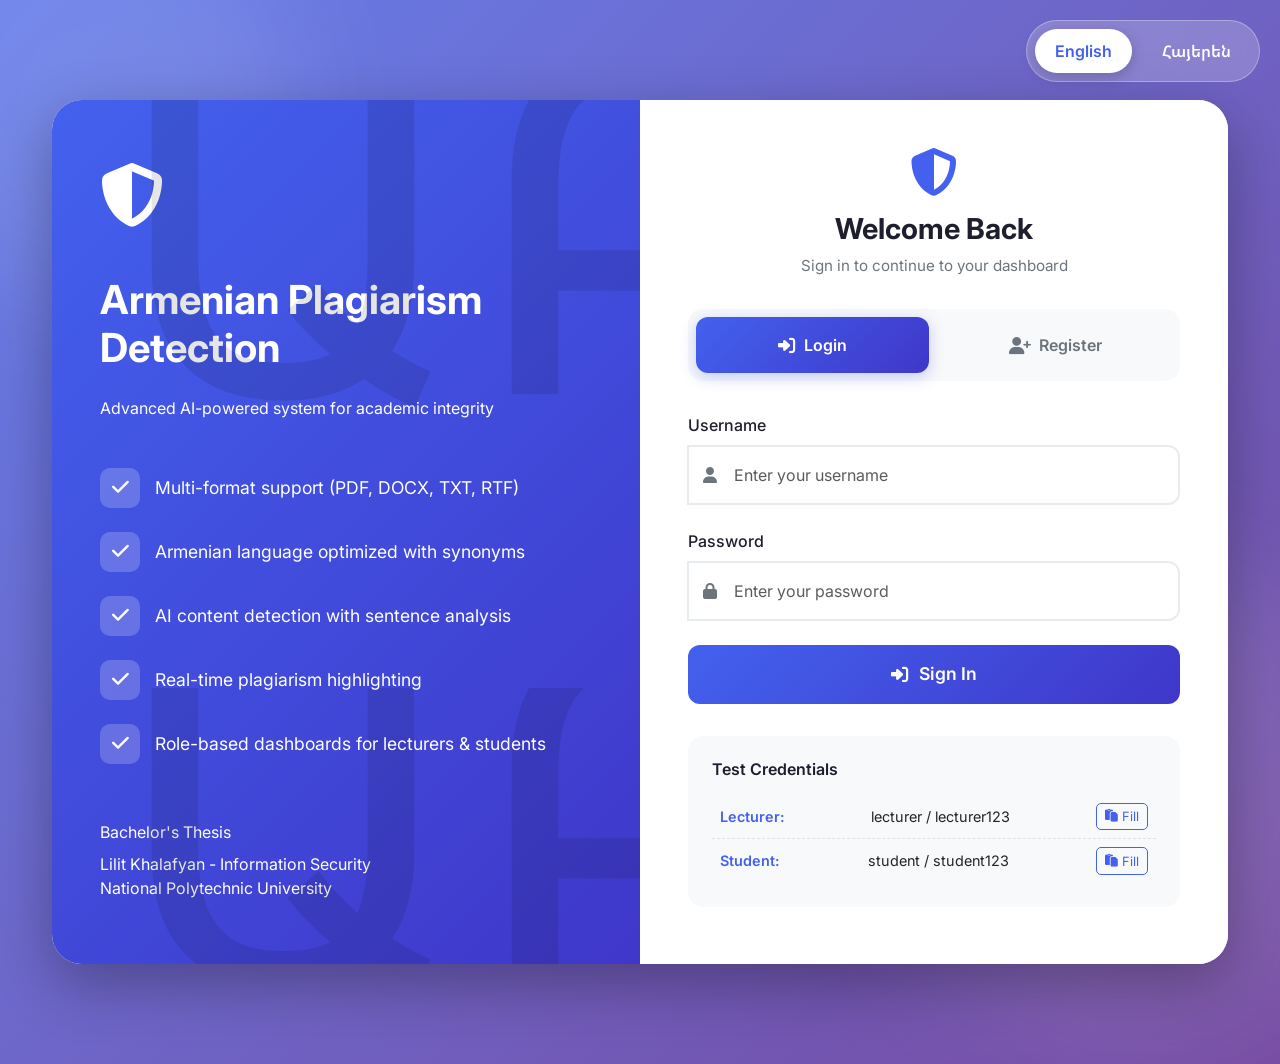
==== index.html @ c7b83271 "initial commit" ====
<!DOCTYPE html>
<html lang="en">
<head>
    <meta charset="UTF-8">
    <meta name="viewport" content="width=device-width, initial-scale=1.0">
    <title>Armenian Plagiarism Detection System</title>
    <!-- Bootstrap 5 CSS -->
    <link href="https://cdn.jsdelivr.net/npm/bootstrap@5.3.0/dist/css/bootstrap.min.css" rel="stylesheet">
    <!-- Font Awesome 6 -->
    <link rel="stylesheet" href="https://cdnjs.cloudflare.com/ajax/libs/font-awesome/6.4.0/css/all.min.css">
    <!-- Google Fonts -->
    <link href="https://fonts.googleapis.com/css2?family=Inter:wght@300;400;500;600;700&family=Noto+Sans+Armenian:wght@300;400;500;600;700&display=swap" rel="stylesheet">
    <style>
        :root {
            --primary: #4361ee;
            --secondary: #3f37c9;
            --success: #4cc9f0;
            --danger: #f72585;
            --warning: #f8961e;
            --dark: #1e1e2f;
            --light: #f8f9fa;
            
            /* Armenian flag colors */
            --armenian-red: #D90012;
            --armenian-blue: #0033A0;
            --armenian-orange: #F2A800;
        }

        * {
            margin: 0;
            padding: 0;
            box-sizing: border-box;
        }

        body {
            font-family: 'Inter', 'Noto Sans Armenian', sans-serif;
            background: linear-gradient(135deg, #667eea 0%, #764ba2 100%);
            min-height: 100vh;
            display: flex;
            align-items: center;
            justify-content: center;
            padding: 20px;
            position: relative;
            overflow-y: auto; /* Changed from hidden to auto */
        }

        /* Language Switcher - Fixed Position */
        .language-switcher {
            position: fixed;
            top: 20px;
            right: 20px;
            z-index: 1000;
            display: flex;
            gap: 10px;
            background: rgba(255, 255, 255, 0.2);
            backdrop-filter: blur(10px);
            padding: 8px;
            border-radius: 50px;
            border: 1px solid rgba(255, 255, 255, 0.3);
        }

        .lang-btn {
            display: flex;
            align-items: center;
            gap: 8px;
            padding: 10px 20px;
            border: none;
            border-radius: 40px;
            background: transparent;
            color: white;
            font-weight: 600;
            cursor: pointer;
            transition: all 0.3s ease;
        }

        .lang-btn i {
            font-size: 1.2rem;
        }

        .lang-btn.active {
            background: white;
            color: var(--primary);
            box-shadow: 0 4px 15px rgba(0,0,0,0.2);
        }

        .lang-btn.en.active {
            background: white;
            color: var(--primary);
        }

        .lang-btn.hy.active {
            background: white;
            color: var(--armenian-red);
        }

        .lang-btn.hy.active i {
            color: var(--armenian-blue);
        }

        /* Animated Background */
        .bg-blob {
            position: fixed;
            border-radius: 50%;
            background: rgba(255, 255, 255, 0.1);
            filter: blur(60px);
            z-index: 0;
        }

        .blob-1 {
            width: 400px;
            height: 400px;
            top: -100px;
            left: -100px;
            animation: float 20s infinite ease-in-out;
        }

        .blob-2 {
            width: 500px;
            height: 500px;
            bottom: -150px;
            right: -100px;
            animation: float 25s infinite ease-in-out reverse;
        }

        .blob-3 {
            width: 300px;
            height: 300px;
            top: 50%;
            left: 50%;
            transform: translate(-50%, -50%);
            animation: pulse 15s infinite ease-in-out;
        }

        @keyframes float {
            0%, 100% { transform: translate(0, 0) rotate(0deg); }
            33% { transform: translate(30px, -30px) rotate(120deg); }
            66% { transform: translate(-20px, 20px) rotate(240deg); }
        }

        @keyframes pulse {
            0%, 100% { transform: translate(-50%, -50%) scale(1); opacity: 0.5; }
            50% { transform: translate(-50%, -50%) scale(1.5); opacity: 0.3; }
        }

        .container {
            max-width: 1200px;
            width: 100%;
            z-index: 1;
            position: relative;
            margin: 80px auto; /* Added margin to account for fixed header */
        }

        .card {
            background: rgba(255, 255, 255, 0.95);
            backdrop-filter: blur(10px);
            border-radius: 30px;
            box-shadow: 0 20px 60px rgba(0, 0, 0, 0.3);
            overflow: visible; /* Changed from hidden to visible */
            border: none;
            animation: slideUp 0.6s ease;
            display: flex;
                
        }

        @keyframes slideUp {
            from {
                opacity: 0;
                transform: translateY(50px);
            }
            to {
                opacity: 1;
                transform: translateY(0);
            }
        }

       .row {
    min-height: 650px;
    align-items: stretch;
    flex: 1;

}


        /* Left Panel - Info */
        .info-panel {
            background: linear-gradient(135deg, var(--primary), var(--secondary));
            padding: 3rem;
            color: white;
            height: 100%;
            display: flex;
            flex-direction: column;
            justify-content: center;
            position: relative;
            overflow: hidden;
            border-radius: 30px 0 0 30px;
        }

        .info-panel::before {
            content: '';
            position: absolute;
            top: 0;
            left: 0;
            right: 0;
            bottom: 0;
            background: url('data:image/svg+xml,<svg xmlns="http://www.w3.org/2000/svg" viewBox="0 0 100 100" opacity="0.1"><text x="10" y="50" font-size="80" font-family="Arial">ԱԲ</text></svg>') repeat;
            pointer-events: none;
        }

        .info-icon {
            font-size: 4rem;
            margin-bottom: 2rem;
            animation: bounce 2s infinite;
        }

        @keyframes bounce {
            0%, 100% { transform: translateY(0); }
            50% { transform: translateY(-15px); }
        }

        .info-title {
            font-size: 2.5rem;
            font-weight: 700;
            margin-bottom: 1.5rem;
        }

        .feature-list {
            list-style: none;
            padding: 0;
            margin: 2rem 0;
        }

        .feature-item {
            display: flex;
            align-items: center;
            gap: 15px;
            margin-bottom: 1.5rem;
            font-size: 1.1rem;
            animation: slideIn 0.5s ease;
            animation-fill-mode: both;
        }

        .feature-item:nth-child(1) { animation-delay: 0.1s; }
        .feature-item:nth-child(2) { animation-delay: 0.2s; }
        .feature-item:nth-child(3) { animation-delay: 0.3s; }
        .feature-item:nth-child(4) { animation-delay: 0.4s; }
        .feature-item:nth-child(5) { animation-delay: 0.5s; }

        @keyframes slideIn {
            from {
                opacity: 0;
                transform: translateX(-20px);
            }
            to {
                opacity: 1;
                transform: translateX(0);
            }
        }

        .feature-item i {
            width: 40px;
            height: 40px;
            background: rgba(255, 255, 255, 0.2);
            border-radius: 10px;
            display: flex;
            align-items: center;
            justify-content: center;
            font-size: 1.2rem;
        }

        /* Right Panel - Forms - FIXED SCROLLING */
        .form-panel {
    padding: 3rem;
    background: white;
    height: 100%;
    overflow-y: auto;
    border-radius: 0 30px 30px 0;
}

        /* Custom scrollbar for form panel */
        .form-panel::-webkit-scrollbar {
            width: 8px;
        }

        .form-panel::-webkit-scrollbar-track {
            background: #f1f1f1;
            border-radius: 10px;
        }

        .form-panel::-webkit-scrollbar-thumb {
            background: var(--primary);
            border-radius: 10px;
        }

        .form-panel::-webkit-scrollbar-thumb:hover {
            background: var(--secondary);
        }

        .logo {
            text-align: center;
            margin-bottom: 2rem;
        }

        .logo i {
            font-size: 3rem;
            color: var(--primary);
            margin-bottom: 1rem;
        }

        .logo h2 {
            font-size: 1.8rem;
            font-weight: 700;
            color: var(--dark);
        }

        .logo p {
            color: #6c757d;
            font-size: 0.95rem;
        }

        .form-toggle {
            display: flex;
            gap: 10px;
            margin-bottom: 2rem;
            background: #f8f9fa;
            padding: 0.5rem;
            border-radius: 15px;
        }

        .toggle-btn {
            flex: 1;
            padding: 1rem;
            border: none;
            background: transparent;
            border-radius: 12px;
            font-weight: 600;
            color: #6c757d;
            transition: all 0.3s ease;
            cursor: pointer;
            display: flex;
            align-items: center;
            justify-content: center;
            gap: 8px;
        }

        .toggle-btn i {
            font-size: 1.1rem;
        }

        .toggle-btn.active {
            background: linear-gradient(135deg, var(--primary), var(--secondary));
            color: white;
            box-shadow: 0 4px 15px rgba(67, 97, 238, 0.3);
        }

        .form-container {
            animation: fadeIn 0.5s ease;
        }

        @keyframes fadeIn {
            from {
                opacity: 0;
                transform: translateX(20px);
            }
            to {
                opacity: 1;
                transform: translateX(0);
            }
        }

        .form-group {
            margin-bottom: 1.5rem;
        }

        .form-group label {
            display: block;
            margin-bottom: 0.5rem;
            font-weight: 500;
            color: var(--dark);
        }

        .input-group {
            position: relative;
        }

        .input-group i {
            position: absolute;
            left: 15px;
            top: 50%;
            transform: translateY(-50%);
            color: #6c757d;
            z-index: 1;
        }

        .form-control {
            width: 100%;
            padding: 1rem 1rem 1rem 45px;
            border: 2px solid #e9ecef;
            border-radius: 12px;
            font-size: 1rem;
            transition: all 0.3s ease;
        }

        .form-control:focus {
            outline: none;
            border-color: var(--primary);
            box-shadow: 0 0 0 3px rgba(67, 97, 238, 0.1);
        }

        .role-selector {
            display: flex;
            gap: 1rem;
            margin-bottom: 1.5rem;
        }

        .role-option {
            flex: 1;
            padding: 1rem;
            border: 2px solid #e9ecef;
            border-radius: 12px;
            text-align: center;
            cursor: pointer;
            transition: all 0.3s ease;
        }

        .role-option.selected {
            border-color: var(--primary);
            background: linear-gradient(135deg, rgba(67, 97, 238, 0.1), rgba(63, 55, 201, 0.1));
        }

        .role-option i {
            font-size: 1.5rem;
            color: var(--primary);
            margin-bottom: 0.5rem;
        }

        .role-option span {
            display: block;
            font-weight: 600;
            color: var(--dark);
        }

        .btn-submit {
            width: 100%;
            padding: 1rem;
            background: linear-gradient(135deg, var(--primary), var(--secondary));
            color: white;
            border: none;
            border-radius: 12px;
            font-size: 1.1rem;
            font-weight: 600;
            cursor: pointer;
            transition: all 0.3s ease;
            display: flex;
            align-items: center;
            justify-content: center;
            gap: 10px;
        }

        .btn-submit:hover {
            transform: translateY(-3px);
            box-shadow: 0 8px 25px rgba(67, 97, 238, 0.4);
        }

        .btn-submit:active {
            transform: translateY(0);
        }

        .btn-submit:disabled {
            opacity: 0.6;
            cursor: not-allowed;
            transform: none;
        }

        .error-message {
            color: var(--danger);
            font-size: 0.9rem;
            margin-top: 0.5rem;
            padding: 0.5rem;
            background: rgba(247, 37, 133, 0.1);
            border-radius: 8px;
            display: none;
        }

        .error-message.show {
            display: block;
            animation: shake 0.5s ease;
        }

        @keyframes shake {
            0%, 100% { transform: translateX(0); }
            25% { transform: translateX(-5px); }
            75% { transform: translateX(5px); }
        }

        .success-message {
            color: #28a745;
            font-size: 0.9rem;
            margin-top: 0.5rem;
            padding: 0.5rem;
            background: rgba(40, 167, 69, 0.1);
            border-radius: 8px;
            display: none;
        }

        .success-message.show {
            display: block;
        }

        .password-strength {
            margin-top: 0.5rem;
            height: 5px;
            border-radius: 5px;
            background: #e9ecef;
            overflow: hidden;
        }

        .strength-bar {
            height: 100%;
            width: 0%;
            transition: all 0.3s ease;
        }

        .strength-bar.weak {
            background: var(--danger);
            width: 33%;
        }

        .strength-bar.medium {
            background: var(--warning);
            width: 66%;
        }

        .strength-bar.strong {
            background: #28a745;
            width: 100%;
        }

        .strength-text {
            font-size: 0.8rem;
            margin-top: 0.25rem;
            text-align: right;
        }

        .test-credentials {
            margin-top: 2rem;
            padding: 1.5rem;
            background: #f8f9fa;
            border-radius: 15px;
        }

        .test-credentials h6 {
            font-weight: 600;
            color: var(--dark);
            margin-bottom: 1rem;
            display: flex;
            align-items: center;
            gap: 8px;
        }

        .credential-item {
            display: flex;
            justify-content: space-between;
            align-items: center;
            padding: 0.5rem;
            border-bottom: 1px dashed #dee2e6;
            font-size: 0.9rem;
        }

        .credential-item:last-child {
            border-bottom: none;
        }

        .credential-role {
            font-weight: 600;
            color: var(--primary);
        }

        .fill-btn {
            background: none;
            border: 1px solid var(--primary);
            color: var(--primary);
            padding: 0.2rem 0.5rem;
            border-radius: 5px;
            font-size: 0.8rem;
            cursor: pointer;
            transition: all 0.3s ease;
            display: flex;
            align-items: center;
            gap: 4px;
        }

        .fill-btn:hover {
            background: var(--primary);
            color: white;
        }

        /* Responsive Fixes */
        @media (max-width: 992px) {
            .info-panel {
                border-radius: 30px 30px 0 0;
            }
            
            .form-panel {
                border-radius: 0 0 30px 30px;
                max-height: 60vh;
            }
        }

        @media (max-width: 768px) {
            .language-switcher {
                top: 10px;
                right: 10px;
                padding: 5px;
            }
            
            .lang-btn {
                padding: 8px 12px;
                font-size: 0.9rem;
            }
            
            .container {
                margin: 100px auto 20px;
            }
            
            .form-panel {
                padding: 2rem;
                max-height: 70vh;
            }
            
            .role-selector {
                flex-direction: column;
            }
        }

        /* Fix for small screens */
        @media (max-height: 700px) {
            .form-panel {
                max-height: 70vh;
            }
        }
    </style>
</head>
<body>
    <!-- Language Switcher - Fixed Position -->
    <div class="language-switcher">
        <button class="lang-btn en active" onclick="setLanguage('en')" id="langEn">
            <i class="fas fa-language"></i>
            <span>English</span>
        </button>
        <button class="lang-btn hy" onclick="setLanguage('hy')" id="langHy">
            <i class="fas fa-language"></i>
            <span>Հայերեն</span>
        </button>
    </div>

    <!-- Animated Background -->
    <div class="bg-blob blob-1"></div>
    <div class="bg-blob blob-2"></div>
    <div class="bg-blob blob-3"></div>

    <div class="container">
        <div class="card">
            <div class="row g-0">
                <!-- Left Panel - Info -->
                <div class="col-lg-6">
                    <div class="info-panel">
                        <div class="info-icon">
                            <i class="fas fa-shield-alt"></i>
                        </div>
                        <h1 class="info-title" id="infoTitle">Armenian Plagiarism Detection</h1>
                        <p class="info-subtitle" id="infoSubtitle">Advanced AI-powered system for academic integrity</p>
                        
                        <ul class="feature-list" id="featureList">
                            <li class="feature-item">
                                <i class="fas fa-check"></i>
                                <span id="feature1">Multi-format support (PDF, DOCX, TXT, RTF)</span>
                            </li>
                            <li class="feature-item">
                                <i class="fas fa-check"></i>
                                <span id="feature2">Armenian language optimized with synonyms</span>
                            </li>
                            <li class="feature-item">
                                <i class="fas fa-check"></i>
                                <span id="feature3">AI content detection with sentence analysis</span>
                            </li>
                            <li class="feature-item">
                                <i class="fas fa-check"></i>
                                <span id="feature4">Real-time plagiarism highlighting</span>
                            </li>
                            <li class="feature-item">
                                <i class="fas fa-check"></i>
                                <span id="feature5">Role-based dashboards for lecturers & students</span>
                            </li>
                        </ul>
                        
                        <div style="margin-top: auto;">
                            <p class="mb-2" id="thesis"><i class="fas fa-graduation-cap"></i> Bachelor's Thesis</p>
                            <p class="mb-0" id="author"><small>Lilit Khalafyan - Information Security</small></p>
                            <p id="university"><small>National Polytechnic University</small></p>
                        </div>
                    </div>
                </div>
                
                <!-- Right Panel - Forms - NOW SCROLLABLE -->
                <div class="col-lg-6">
                    <div class="form-panel">
                        <div class="logo">
                            <i class="fas fa-shield-alt"></i>
                            <h2 id="welcomeTitle">Welcome Back</h2>
                            <p id="welcomeSubtitle">Sign in to continue to your dashboard</p>
                        </div>
                        
                        <!-- Form Toggle -->
                        <div class="form-toggle">
                            <button class="toggle-btn active" id="loginToggle" onclick="switchForm('login')">
                                <i class="fas fa-sign-in-alt"></i>
                                <span id="loginTab">Login</span>
                            </button>
                            <button class="toggle-btn" id="registerToggle" onclick="switchForm('register')">
                                <i class="fas fa-user-plus"></i>
                                <span id="registerTab">Register</span>
                            </button>
                        </div>
                        
                        <!-- Login Form -->
                        <div class="form-container" id="loginForm">
                            <div class="form-group">
                                <label for="loginUsername" id="loginUsernameLabel">Username</label>
                                <div class="input-group">
                                    <i class="fas fa-user"></i>
                                    <input type="text" class="form-control" id="loginUsername" placeholder="Enter your username">
                                </div>
                            </div>
                            
                            <div class="form-group">
                                <label for="loginPassword" id="loginPasswordLabel">Password</label>
                                <div class="input-group">
                                    <i class="fas fa-lock"></i>
                                    <input type="password" class="form-control" id="loginPassword" placeholder="Enter your password">
                                </div>
                            </div>
                            
                            <div class="error-message" id="loginError"></div>
                            
                            <button class="btn-submit" onclick="login()" id="loginBtn">
                                <i class="fas fa-sign-in-alt"></i>
                                <span>Sign In</span>
                            </button>
                            
                            <!-- Test Credentials -->
                            <div class="test-credentials">
                                <h6 id="testCredentials"><i class="fas fa-flask"></i> Test Credentials</h6>
                                <div class="credential-item">
                                    <span class="credential-role" id="lecturerCred">Lecturer:</span>
                                    <span>lecturer / lecturer123</span>
                                    <button class="fill-btn" onclick="fillCredentials('lecturer')">
                                        <i class="fas fa-paste"></i> <span id="fillBtn">Fill</span>
                                    </button>
                                </div>
                                <div class="credential-item">
                                    <span class="credential-role" id="studentCred">Student:</span>
                                    <span>student / student123</span>
                                    <button class="fill-btn" onclick="fillCredentials('student')">
                                        <i class="fas fa-paste"></i> <span id="fillBtn">Fill</span>
                                    </button>
                                </div>
                            </div>
                        </div>
                        
                        <!-- Register Form - NOW FULLY VISIBLE WITH SCROLL -->
                        <div class="form-container" id="registerForm" style="display: none;">
                            <div class="form-group">
                                <label for="regUsername" id="regUsernameLabel">Username</label>
                                <div class="input-group">
                                    <i class="fas fa-user"></i>
                                    <input type="text" class="form-control" id="regUsername" placeholder="Choose a username">
                                </div>
                            </div>
                            
                            <div class="form-group">
                                <label for="regFullName" id="regFullNameLabel">Full Name</label>
                                <div class="input-group">
                                    <i class="fas fa-id-card"></i>
                                    <input type="text" class="form-control" id="regFullName" placeholder="Enter your full name">
                                </div>
                            </div>
                            
                            <div class="form-group">
                                <label for="regEmail" id="regEmailLabel">Email</label>
                                <div class="input-group">
                                    <i class="fas fa-envelope"></i>
                                    <input type="email" class="form-control" id="regEmail" placeholder="Enter your email">
                                </div>
                            </div>
                            
                            <div class="form-group">
                                <label for="regPassword" id="regPasswordLabel">Password</label>
                                <div class="input-group">
                                    <i class="fas fa-lock"></i>
                                    <input type="password" class="form-control" id="regPassword" placeholder="Create a password" onkeyup="checkPasswordStrength()">
                                </div>
                                <!-- Password strength indicator -->
                                <div class="password-strength">
                                    <div class="strength-bar" id="strengthBar"></div>
                                </div>
                                <div class="strength-text" id="strengthText"></div>
                            </div>
                            
                            <div class="form-group">
                                <label for="regConfirmPassword" id="regConfirmLabel">Confirm Password</label>
                                <div class="input-group">
                                    <i class="fas fa-lock"></i>
                                    <input type="password" class="form-control" id="regConfirmPassword" placeholder="Confirm your password">
                                </div>
                            </div>
                            
                            <div class="form-group">
                                <label id="roleLabel">Select Role</label>
                                <div class="role-selector">
                                    <div class="role-option selected" onclick="selectRole('lecturer')" id="roleLecturer">
                                        <i class="fas fa-chalkboard-teacher"></i>
                                        <span id="lecturerRole">Lecturer</span>
                                    </div>
                                    <div class="role-option" onclick="selectRole('student')" id="roleStudent">
                                        <i class="fas fa-user-graduate"></i>
                                        <span id="studentRole">Student</span>
                                    </div>
                                </div>
                            </div>
                            
                            <div class="error-message" id="registerError"></div>
                            <div class="success-message" id="registerSuccess"></div>
                            
                            <button class="btn-submit" onclick="register()" id="registerBtn">
                                <i class="fas fa-user-plus"></i>
                                <span>Create Account</span>
                            </button>
                        </div>
                    </div>
                </div>
            </div>
        </div>
    </div>

    <script>
        const API_URL = 'http://127.0.0.1:5000/api';
        let selectedRole = 'lecturer';
        let currentLanguage = 'en';

        // Translations
        const translations = {
            en: {
                langEn: 'English',
                langHy: 'Հայերեն',
                infoTitle: 'Armenian Plagiarism Detection',
                infoSubtitle: 'Advanced AI-powered system for academic integrity',
                feature1: 'Multi-format support (PDF, DOCX, TXT, RTF)',
                feature2: 'Armenian language optimized with synonyms',
                feature3: 'AI content detection with sentence analysis',
                feature4: 'Real-time plagiarism highlighting',
                feature5: 'Role-based dashboards for lecturers & students',
                thesis: 'Bachelor\'s Thesis',
                author: 'Lilit Khalafyan - Information Security',
                university: 'National Polytechnic University',
                welcomeTitle: 'Welcome Back',
                welcomeSubtitle: 'Sign in to continue to your dashboard',
                loginTab: 'Login',
                registerTab: 'Register',
                loginUsernameLabel: 'Username',
                loginUsernamePlaceholder: 'Enter your username',
                loginPasswordLabel: 'Password',
                loginPasswordPlaceholder: 'Enter your password',
                loginBtn: 'Sign In',
                regUsernameLabel: 'Username',
                regUsernamePlaceholder: 'Choose a username',
                regFullNameLabel: 'Full Name',
                regFullNamePlaceholder: 'Enter your full name',
                regEmailLabel: 'Email',
                regEmailPlaceholder: 'Enter your email',
                regPasswordLabel: 'Password',
                regPasswordPlaceholder: 'Create a password',
                regConfirmLabel: 'Confirm Password',
                regConfirmPlaceholder: 'Confirm your password',
                roleLabel: 'Select Role',
                lecturerRole: 'Lecturer',
                studentRole: 'Student',
                registerBtn: 'Create Account',
                strengthWeak: 'Weak',
                strengthMedium: 'Medium',
                strengthStrong: 'Strong',
                passwordMismatch: 'Passwords do not match',
                testCredentials: 'Test Credentials',
                lecturerCred: 'Lecturer:',
                studentCred: 'Student:',
                fillBtn: 'Fill',
                errorFillAll: 'Please fill in all fields',
                errorPasswordLength: 'Password must be at least 6 characters',
                errorPasswordMatch: 'Passwords do not match',
                errorEmailInvalid: 'Please enter a valid email address',
                errorUsernameExists: 'Username or email already exists',
                errorLogin: 'Invalid username or password',
                errorConnection: 'Connection error. Please try again.',
                successRegistration: 'Registration successful! Please login.',
            },
            hy: {
                langEn: 'Անգլերեն',
                langHy: 'Հայերեն',
                infoTitle: 'Հայերեն Գրագողության Հայտնաբերում',
                infoSubtitle: 'Ակադեմիական ազնվության առաջադեմ AI համակարգ',
                feature1: 'Բազմաֆորմատ աջակցություն (PDF, DOCX, TXT, RTF)',
                feature2: 'Հայերեն լեզվի օպտիմիզացում հոմանիշներով',
                feature3: 'Արհեստական բանականության բովանդակության հայտնաբերում',
                feature4: 'Իրական ժամանակի գրագողության ընդգծում',
                feature5: 'Դերային վահանակներ՝ դասախոսների և ուսանողների համար',
                thesis: 'Բակալավրիական թեզ',
                author: 'Լիլիթ Խալաֆյան - Տեղեկատվական անվտանգություն',
                university: 'Ազգային պոլիտեխնիկական համալսարան',
                welcomeTitle: 'Բարի գալուստ',
                welcomeSubtitle: 'Մուտք գործեք ձեր վահանակ',
                loginTab: 'Մուտք',
                registerTab: 'Գրանցում',
                loginUsernameLabel: 'Օգտանուն',
                loginUsernamePlaceholder: 'Մուտքագրեք ձեր օգտանունը',
                loginPasswordLabel: 'Գաղտնաբառ',
                loginPasswordPlaceholder: 'Մուտքագրեք ձեր գաղտնաբառը',
                loginBtn: 'Մուտք',
                regUsernameLabel: 'Օգտանուն',
                regUsernamePlaceholder: 'Ընտրեք օգտանուն',
                regFullNameLabel: 'Ամբողջական անուն',
                regFullNamePlaceholder: 'Մուտքագրեք ձեր լրիվ անունը',
                regEmailLabel: 'Էլ․ փոստ',
                regEmailPlaceholder: 'Մուտքագրեք ձեր էլ․ փոստը',
                regPasswordLabel: 'Գաղտնաբառ',
                regPasswordPlaceholder: 'Ստեղծեք գաղտնաբառ',
                regConfirmLabel: 'Հաստատել գաղտնաբառը',
                regConfirmPlaceholder: 'Հաստատեք ձեր գաղտնաբառը',
                roleLabel: 'Ընտրեք դերը',
                lecturerRole: 'Դասախոս',
                studentRole: 'Ուսանող',
                registerBtn: 'Ստեղծել հաշիվ',
                strengthWeak: 'Թույլ',
                strengthMedium: 'Միջին',
                strengthStrong: 'Ուժեղ',
                passwordMismatch: 'Գաղտնաբառերը չեն համընկնում',
                testCredentials: 'Փորձնական տվյալներ',
                lecturerCred: 'Դասախոս:',
                studentCred: 'Ուսանող:',
                fillBtn: 'Լրացնել',
                errorFillAll: 'Խնդրում ենք լրացնել բոլոր դաշտերը',
                errorPasswordLength: 'Գաղտնաբառը պետք է լինի առնվազն 6 նիշ',
                errorPasswordMatch: 'Գաղտնաբառերը չեն համընկնում',
                errorEmailInvalid: 'Խնդրում ենք մուտքագրել վավեր էլ․ փոստ',
                errorUsernameExists: 'Օգտանունը կամ էլ․ փոստն արդեն գոյություն ունի',
                errorLogin: 'Սխալ օգտանուն կամ գաղտնաբառ',
                errorConnection: 'Կապի սխալ։ Խնդրում ենք կրկին փորձել։',
                successRegistration: 'Գրանցումը հաջողվեց! Խնդրում ենք մուտք գործել։',
            }
        };

        // Check if already logged in
        document.addEventListener('DOMContentLoaded', function() {
            checkAuthStatus();
            loadLanguage();
            
            // Ensure register form is scrollable
            const registerForm = document.getElementById('registerForm');
            if (registerForm) {
                registerForm.style.display = 'none';
            }
        });

        function checkAuthStatus() {
            fetch(`${API_URL}/current-user`, {
                credentials: 'include'
            })
            .then(res => res.json())
            .then(data => {
                if (data.success && data.user) {
                    if (data.user.role === 'lecturer') {
                        window.location.href = '/lecturer.html';
                    } else {
                        window.location.href = '/student.html';
                    }
                }
            });
        }

        function setLanguage(lang) {
            currentLanguage = lang;
            
            document.getElementById('langEn').classList.toggle('active', lang === 'en');
            document.getElementById('langHy').classList.toggle('active', lang === 'hy');
            
            // Update all translatable elements
            const elements = document.querySelectorAll('[id]');
            elements.forEach(element => {
                const id = element.id;
                if (translations[lang][id]) {
                                       if (element.tagName === 'INPUT' || element.tagName === 'TEXTAREA') {
                        if (element.placeholder && translations[lang][id + 'Placeholder']) {
                            element.placeholder = translations[lang][id + 'Placeholder'];
                        }
                    } else {
                        element.textContent = translations[lang][id];
                    }
                }
            });
            
            // Update placeholders
            document.getElementById('loginUsername').placeholder = translations[lang].loginUsernamePlaceholder;
            document.getElementById('loginPassword').placeholder = translations[lang].loginPasswordPlaceholder;
            document.getElementById('regUsername').placeholder = translations[lang].regUsernamePlaceholder;
            document.getElementById('regFullName').placeholder = translations[lang].regFullNamePlaceholder;
            document.getElementById('regEmail').placeholder = translations[lang].regEmailPlaceholder;
            document.getElementById('regPassword').placeholder = translations[lang].regPasswordPlaceholder;
            document.getElementById('regConfirmPassword').placeholder = translations[lang].regConfirmPlaceholder;
            
            // Update buttons
            document.getElementById('loginBtn').innerHTML = `<i class="fas fa-sign-in-alt"></i> ${translations[lang].loginBtn}`;
            document.getElementById('registerBtn').innerHTML = `<i class="fas fa-user-plus"></i> ${translations[lang].registerBtn}`;
            
            // Update toggle buttons
            document.querySelector('#loginToggle span').textContent = translations[lang].loginTab;
            document.querySelector('#registerToggle span').textContent = translations[lang].registerTab;
            
            localStorage.setItem('preferredLanguage', lang);
        }

        function loadLanguage() {
            const savedLang = localStorage.getItem('preferredLanguage') || 'en';
            setLanguage(savedLang);
        }

        function switchForm(form) {
            if (form === 'login') {
                document.getElementById('loginToggle').classList.add('active');
                document.getElementById('registerToggle').classList.remove('active');
                document.getElementById('loginForm').style.display = 'block';
                document.getElementById('registerForm').style.display = 'none';
                document.getElementById('loginError').classList.remove('show');
                document.getElementById('registerError').classList.remove('show');
                document.getElementById('registerSuccess').classList.remove('show');
            } else {
                document.getElementById('registerToggle').classList.add('active');
                document.getElementById('loginToggle').classList.remove('active');
                document.getElementById('registerForm').style.display = 'block';
                document.getElementById('loginForm').style.display = 'none';
                document.getElementById('loginError').classList.remove('show');
                document.getElementById('registerError').classList.remove('show');
                document.getElementById('registerSuccess').classList.remove('show');
                
                // Scroll to top of form panel when switching to register
                document.querySelector('.form-panel').scrollTop = 0;
            }
        }

        function selectRole(role) {
            selectedRole = role;
            if (role === 'lecturer') {
                document.getElementById('roleLecturer').classList.add('selected');
                document.getElementById('roleStudent').classList.remove('selected');
            } else {
                document.getElementById('roleStudent').classList.add('selected');
                document.getElementById('roleLecturer').classList.remove('selected');
            }
        }

        function fillCredentials(role) {
            switchForm('login');
            if (role === 'lecturer') {
                document.getElementById('loginUsername').value = 'lecturer';
                document.getElementById('loginPassword').value = 'lecturer123';
            } else {
                document.getElementById('loginUsername').value = 'student';
                document.getElementById('loginPassword').value = 'student123';
            }
        }

        function checkPasswordStrength() {
            const password = document.getElementById('regPassword').value;
            const strengthBar = document.getElementById('strengthBar');
            const strengthText = document.getElementById('strengthText');
            
            if (!password) {
                strengthBar.className = 'strength-bar';
                strengthText.textContent = '';
                return;
            }
            
            let strength = 0;
            
            if (password.length >= 8) strength += 1;
            if (password.length >= 12) strength += 1;
            if (/[a-z]/.test(password)) strength += 1;
            if (/[A-Z]/.test(password)) strength += 1;
            if (/[0-9]/.test(password)) strength += 1;
            if (/[^a-zA-Z0-9]/.test(password)) strength += 1;
            
            strengthBar.className = 'strength-bar';
            
            if (strength < 3) {
                strengthBar.classList.add('weak');
                strengthText.textContent = translations[currentLanguage].strengthWeak;
            } else if (strength < 5) {
                strengthBar.classList.add('medium');
                strengthText.textContent = translations[currentLanguage].strengthMedium;
            } else {
                strengthBar.classList.add('strong');
                strengthText.textContent = translations[currentLanguage].strengthStrong;
            }
        }

        async function login() {
            const username = document.getElementById('loginUsername').value.trim();
            const password = document.getElementById('loginPassword').value.trim();
            const errorDiv = document.getElementById('loginError');
            
            if (!username || !password) {
                errorDiv.textContent = translations[currentLanguage].errorFillAll;
                errorDiv.classList.add('show');
                return;
            }
            
            try {
                const response = await fetch(`${API_URL}/login`, {
                    method: 'POST',
                    headers: { 'Content-Type': 'application/json' },
                    body: JSON.stringify({ username, password }),
                    credentials: 'include'
                });
                
                const data = await response.json();
                
                if (data.success) {
                    if (data.user.role === 'lecturer') {
                        window.location.href = '/lecturer.html';
                    } else {
                        window.location.href = '/student.html';
                    }
                } else {
                    errorDiv.textContent = translations[currentLanguage].errorLogin;
                    errorDiv.classList.add('show');
                }
            } catch (error) {
                errorDiv.textContent = translations[currentLanguage].errorConnection;
                errorDiv.classList.add('show');
            }
        }

        async function register() {
            const username = document.getElementById('regUsername').value.trim();
            const fullName = document.getElementById('regFullName').value.trim();
            const email = document.getElementById('regEmail').value.trim();
            const password = document.getElementById('regPassword').value.trim();
            const confirmPassword = document.getElementById('regConfirmPassword').value.trim();
            const errorDiv = document.getElementById('registerError');
            const successDiv = document.getElementById('registerSuccess');
            
            errorDiv.classList.remove('show');
            successDiv.classList.remove('show');
            
            if (!username || !fullName || !email || !password || !confirmPassword) {
                errorDiv.textContent = translations[currentLanguage].errorFillAll;
                errorDiv.classList.add('show');
                return;
            }
            
            const emailRegex = /^[^\s@]+@[^\s@]+\.[^\s@]+$/;
            if (!emailRegex.test(email)) {
                errorDiv.textContent = translations[currentLanguage].errorEmailInvalid;
                errorDiv.classList.add('show');
                return;
            }
            
            if (password.length < 6) {
                errorDiv.textContent = translations[currentLanguage].errorPasswordLength;
                errorDiv.classList.add('show');
                return;
            }
            
            if (password !== confirmPassword) {
                errorDiv.textContent = translations[currentLanguage].errorPasswordMatch;
                errorDiv.classList.add('show');
                return;
            }
            
            const registerBtn = document.getElementById('registerBtn');
            const originalText = registerBtn.innerHTML;
            registerBtn.innerHTML = '<i class="fas fa-spinner fa-spin"></i> ' + (currentLanguage === 'en' ? 'Creating...' : 'Ստեղծվում...');
            registerBtn.disabled = true;
            
            try {
                const response = await fetch(`${API_URL}/register`, {
                    method: 'POST',
                    headers: { 'Content-Type': 'application/json' },
                    body: JSON.stringify({
                        username,
                        full_name: fullName,
                        email,
                        password,
                        role: selectedRole
                    }),
                    credentials: 'include'
                });
                
                const data = await response.json();
                
                if (data.success) {
                    successDiv.textContent = translations[currentLanguage].successRegistration;
                    successDiv.classList.add('show');
                    
                    document.getElementById('regUsername').value = '';
                    document.getElementById('regFullName').value = '';
                    document.getElementById('regEmail').value = '';
                    document.getElementById('regPassword').value = '';
                    document.getElementById('regConfirmPassword').value = '';
                    document.getElementById('strengthBar').className = 'strength-bar';
                    document.getElementById('strengthText').textContent = '';
                    
                    setTimeout(() => {
                        switchForm('login');
                        document.getElementById('loginUsername').value = username;
                    }, 2000);
                } else {
                    errorDiv.textContent = data.error || translations[currentLanguage].errorUsernameExists;
                    errorDiv.classList.add('show');
                }
            } catch (error) {
                errorDiv.textContent = translations[currentLanguage].errorConnection;
                errorDiv.classList.add('show');
            } finally {
                registerBtn.innerHTML = originalText;
                registerBtn.disabled = false;
            }
        }

        // Enter key support
        document.addEventListener('keypress', function(e) {
            if (e.key === 'Enter') {
                if (document.getElementById('loginForm').style.display !== 'none') {
                    login();
                } else {
                    register();
                }
            }
        });

        // Real-time password match check
        document.getElementById('regConfirmPassword').addEventListener('input', function() {
            const password = document.getElementById('regPassword').value;
            const confirm = this.value;
            const errorDiv = document.getElementById('registerError');
            
            if (confirm && password !== confirm) {
                errorDiv.textContent = translations[currentLanguage].passwordMismatch;
                errorDiv.classList.add('show');
            } else {
                errorDiv.classList.remove('show');
            }
        });
    </script>
</body>
</html>
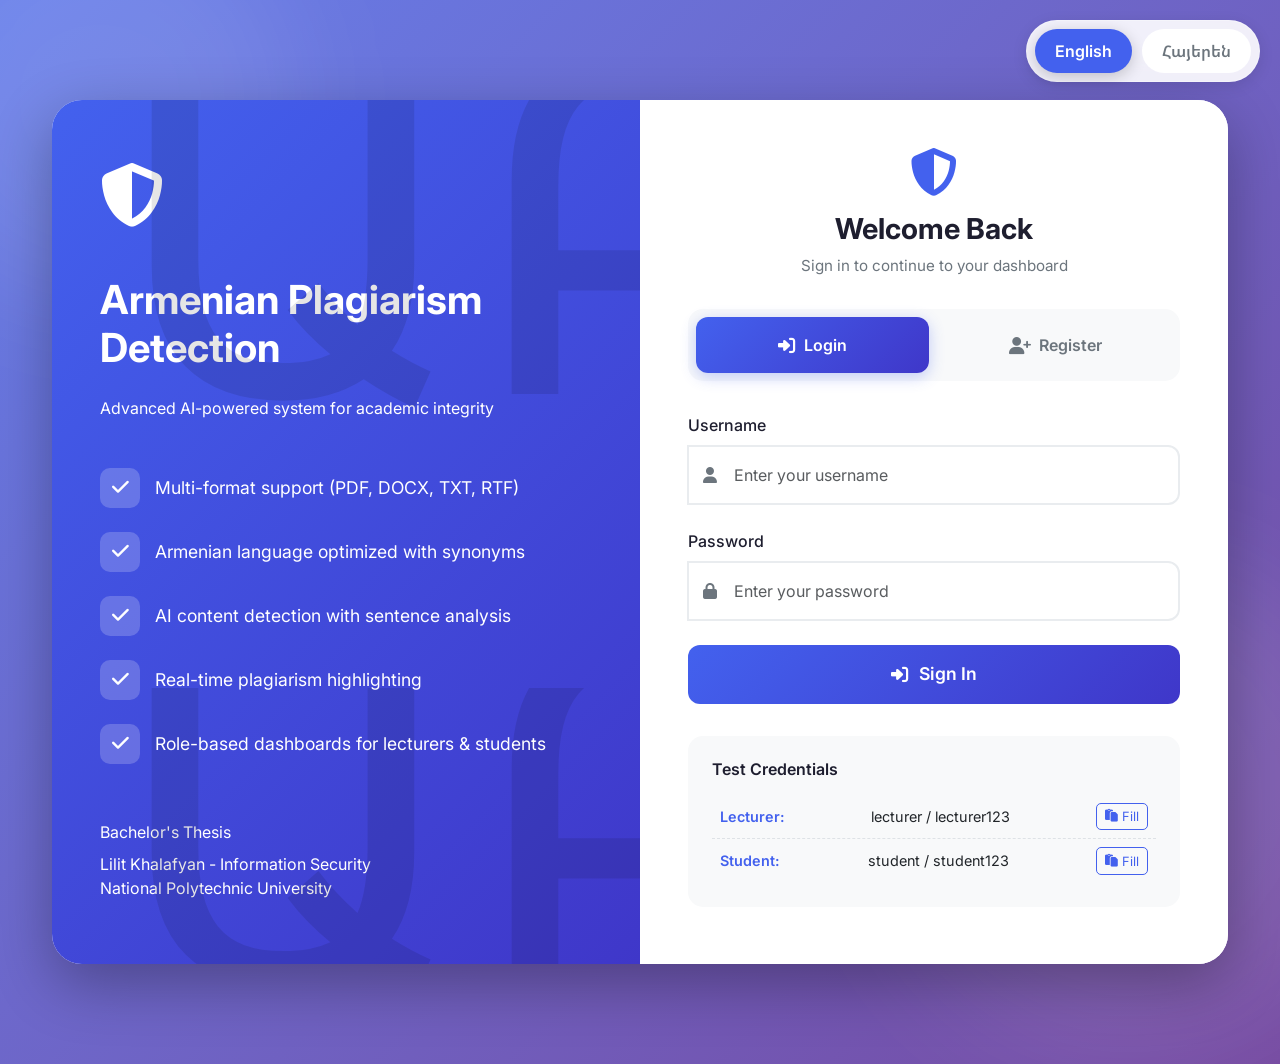
==== commit eb074d9f: "fix minor bugs" ====
--- a/index.html
+++ b/index.html
@@ -52,11 +52,12 @@
             z-index: 1000;
             display: flex;
             gap: 10px;
-            background: rgba(255, 255, 255, 0.2);
+            background: rgba(255, 255, 255, 0.9);
             backdrop-filter: blur(10px);
             padding: 8px;
             border-radius: 50px;
             border: 1px solid rgba(255, 255, 255, 0.3);
+            box-shadow: 0 4px 15px rgba(0, 0, 0, 0.1);
         }
 
         .lang-btn {
@@ -66,8 +67,8 @@
             padding: 10px 20px;
             border: none;
             border-radius: 40px;
-            background: transparent;
-            color: white;
+            background: white;
+            color: #6c757d;
             font-weight: 600;
             cursor: pointer;
             transition: all 0.3s ease;
@@ -78,23 +79,19 @@
         }
 
         .lang-btn.active {
-            background: white;
-            color: var(--primary);
+            background: #4361ee;
+            color: white;
             box-shadow: 0 4px 15px rgba(0,0,0,0.2);
         }
 
         .lang-btn.en.active {
-            background: white;
-            color: var(--primary);
+            background: #4361ee;
+            color: white;
         }
 
         .lang-btn.hy.active {
-            background: white;
-            color: var(--armenian-red);
-        }
-
-        .lang-btn.hy.active i {
-            color: var(--armenian-blue);
+            background: #4361ee;
+            color: white;
         }
 
         /* Animated Background */
@@ -641,14 +638,14 @@
     </style>
 </head>
 <body>
+
+
     <!-- Language Switcher - Fixed Position -->
     <div class="language-switcher">
         <button class="lang-btn en active" onclick="setLanguage('en')" id="langEn">
-            <i class="fas fa-language"></i>
             <span>English</span>
         </button>
         <button class="lang-btn hy" onclick="setLanguage('hy')" id="langHy">
-            <i class="fas fa-language"></i>
             <span>Հայերեն</span>
         </button>
     </div>
@@ -903,7 +900,6 @@
                 successRegistration: 'Registration successful! Please login.',
             },
             hy: {
-                langEn: 'Անգլերեն',
                 langHy: 'Հայերեն',
                 infoTitle: 'Հայերեն Գրագողության Հայտնաբերում',
                 infoSubtitle: 'Ակադեմիական ազնվության առաջադեմ AI համակարգ',
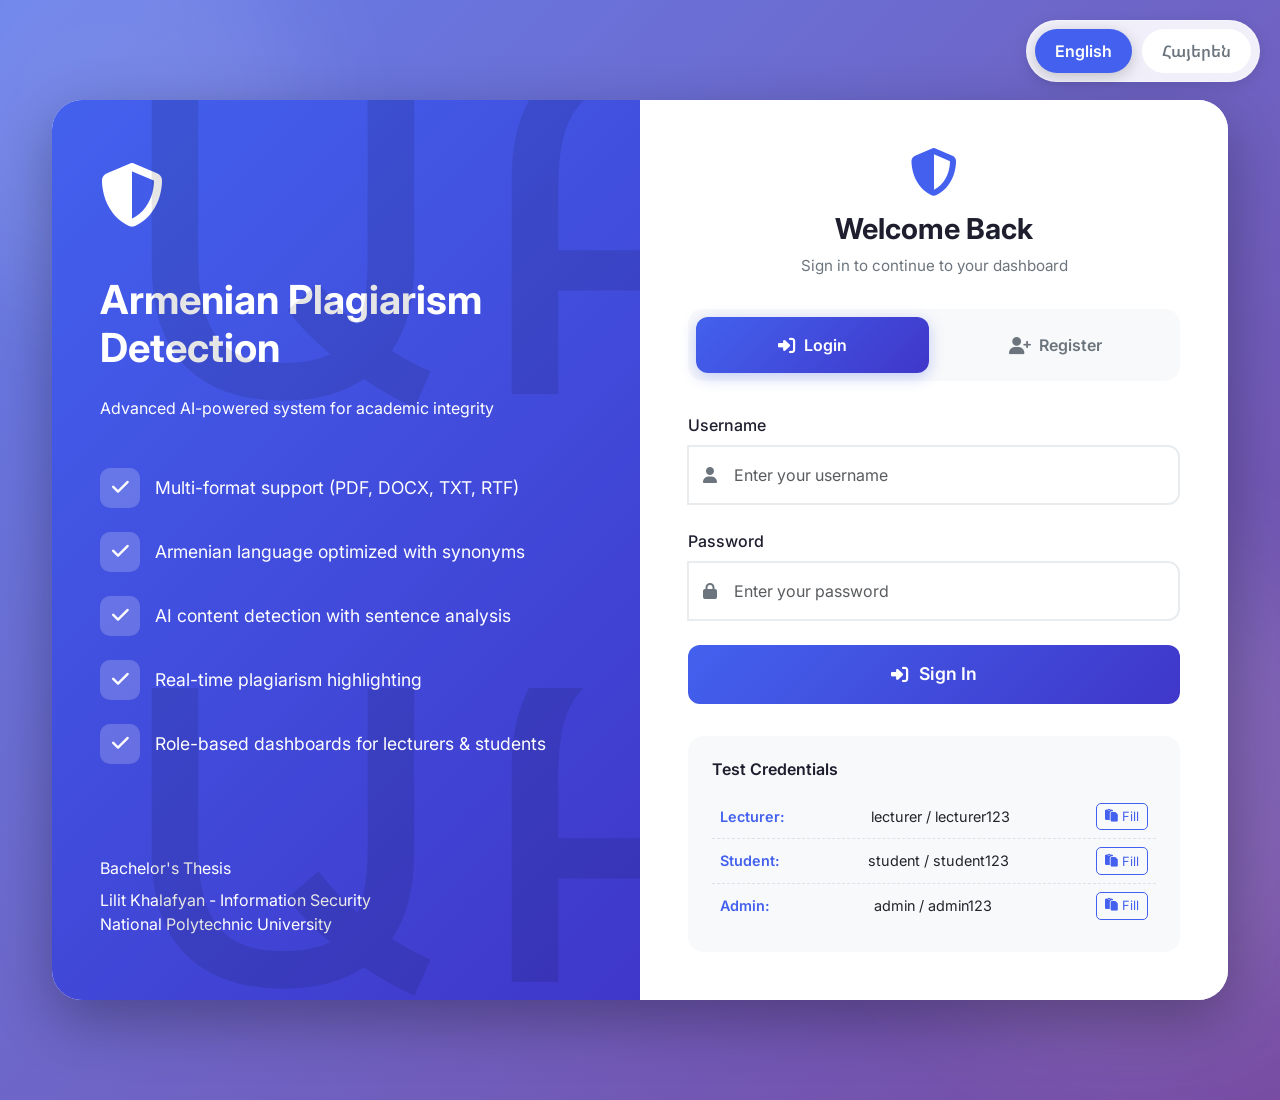
==== commit 2a5cb73f: "implemented admin flow" ====
--- a/index.html
+++ b/index.html
@@ -751,14 +751,21 @@
                                     <span class="credential-role" id="lecturerCred">Lecturer:</span>
                                     <span>lecturer / lecturer123</span>
                                     <button class="fill-btn" onclick="fillCredentials('lecturer')">
-                                        <i class="fas fa-paste"></i> <span id="fillBtn">Fill</span>
+                                        <i class="fas fa-paste"></i> <span>Fill</span>
                                     </button>
                                 </div>
                                 <div class="credential-item">
                                     <span class="credential-role" id="studentCred">Student:</span>
                                     <span>student / student123</span>
                                     <button class="fill-btn" onclick="fillCredentials('student')">
-                                        <i class="fas fa-paste"></i> <span id="fillBtn">Fill</span>
+                                        <i class="fas fa-paste"></i> <span>Fill</span>
+                                    </button>
+                                </div>
+                                <div class="credential-item">
+                                    <span class="credential-role" id="adminCred">Admin:</span>
+                                    <span>admin / admin123</span>
+                                    <button class="fill-btn" onclick="fillCredentials('admin')">
+                                        <i class="fas fa-paste"></i> <span>Fill</span>
                                     </button>
                                 </div>
                             </div>
@@ -814,15 +821,14 @@
                             <div class="form-group">
                                 <label id="roleLabel">Select Role</label>
                                 <div class="role-selector">
-                                    <div class="role-option selected" onclick="selectRole('lecturer')" id="roleLecturer">
-                                        <i class="fas fa-chalkboard-teacher"></i>
-                                        <span id="lecturerRole">Lecturer</span>
-                                    </div>
-                                    <div class="role-option" onclick="selectRole('student')" id="roleStudent">
+                                    <div class="role-option selected" onclick="selectRole('student')" id="roleStudent">
                                         <i class="fas fa-user-graduate"></i>
                                         <span id="studentRole">Student</span>
                                     </div>
                                 </div>
+                                <p class="text-muted mt-2" style="font-size: 0.9rem;">
+                                    Only students can self-register here. Lecturer accounts must be created by an admin.
+                                </p>
                             </div>
                             
                             <div class="error-message" id="registerError"></div>
@@ -840,8 +846,8 @@
     </div>
 
     <script>
-        const API_URL = 'http://127.0.0.1:5000/api';
-        let selectedRole = 'lecturer';
+        const API_URL = '/api';
+        let selectedRole = 'student';
         let currentLanguage = 'en';
 
         // Translations
@@ -889,6 +895,7 @@
                 testCredentials: 'Test Credentials',
                 lecturerCred: 'Lecturer:',
                 studentCred: 'Student:',
+                adminCred: 'Admin:',
                 fillBtn: 'Fill',
                 errorFillAll: 'Please fill in all fields',
                 errorPasswordLength: 'Password must be at least 6 characters',
@@ -941,6 +948,7 @@
                 testCredentials: 'Փորձնական տվյալներ',
                 lecturerCred: 'Դասախոս:',
                 studentCred: 'Ուսանող:',
+                adminCred: 'Ադմին:',
                 fillBtn: 'Լրացնել',
                 errorFillAll: 'Խնդրում ենք լրացնել բոլոր դաշտերը',
                 errorPasswordLength: 'Գաղտնաբառը պետք է լինի առնվազն 6 նիշ',
@@ -974,6 +982,8 @@
                 if (data.success && data.user) {
                     if (data.user.role === 'lecturer') {
                         window.location.href = '/lecturer.html';
+                    } else if (data.user.role === 'admin') {
+                        window.location.href = '/admin.html';
                     } else {
                         window.location.href = '/student.html';
                     }
@@ -1066,9 +1076,12 @@
             if (role === 'lecturer') {
                 document.getElementById('loginUsername').value = 'lecturer';
                 document.getElementById('loginPassword').value = 'lecturer123';
-            } else {
+            } else if (role === 'student') {
                 document.getElementById('loginUsername').value = 'student';
                 document.getElementById('loginPassword').value = 'student123';
+            } else if (role === 'admin') {
+                document.getElementById('loginUsername').value = 'admin';
+                document.getElementById('loginPassword').value = 'admin123';
             }
         }
 
@@ -1130,6 +1143,8 @@
                 if (data.success) {
                     if (data.user.role === 'lecturer') {
                         window.location.href = '/lecturer.html';
+                    } else if (data.user.role === 'admin') {
+                        window.location.href = '/admin.html';
                     } else {
                         window.location.href = '/student.html';
                     }
